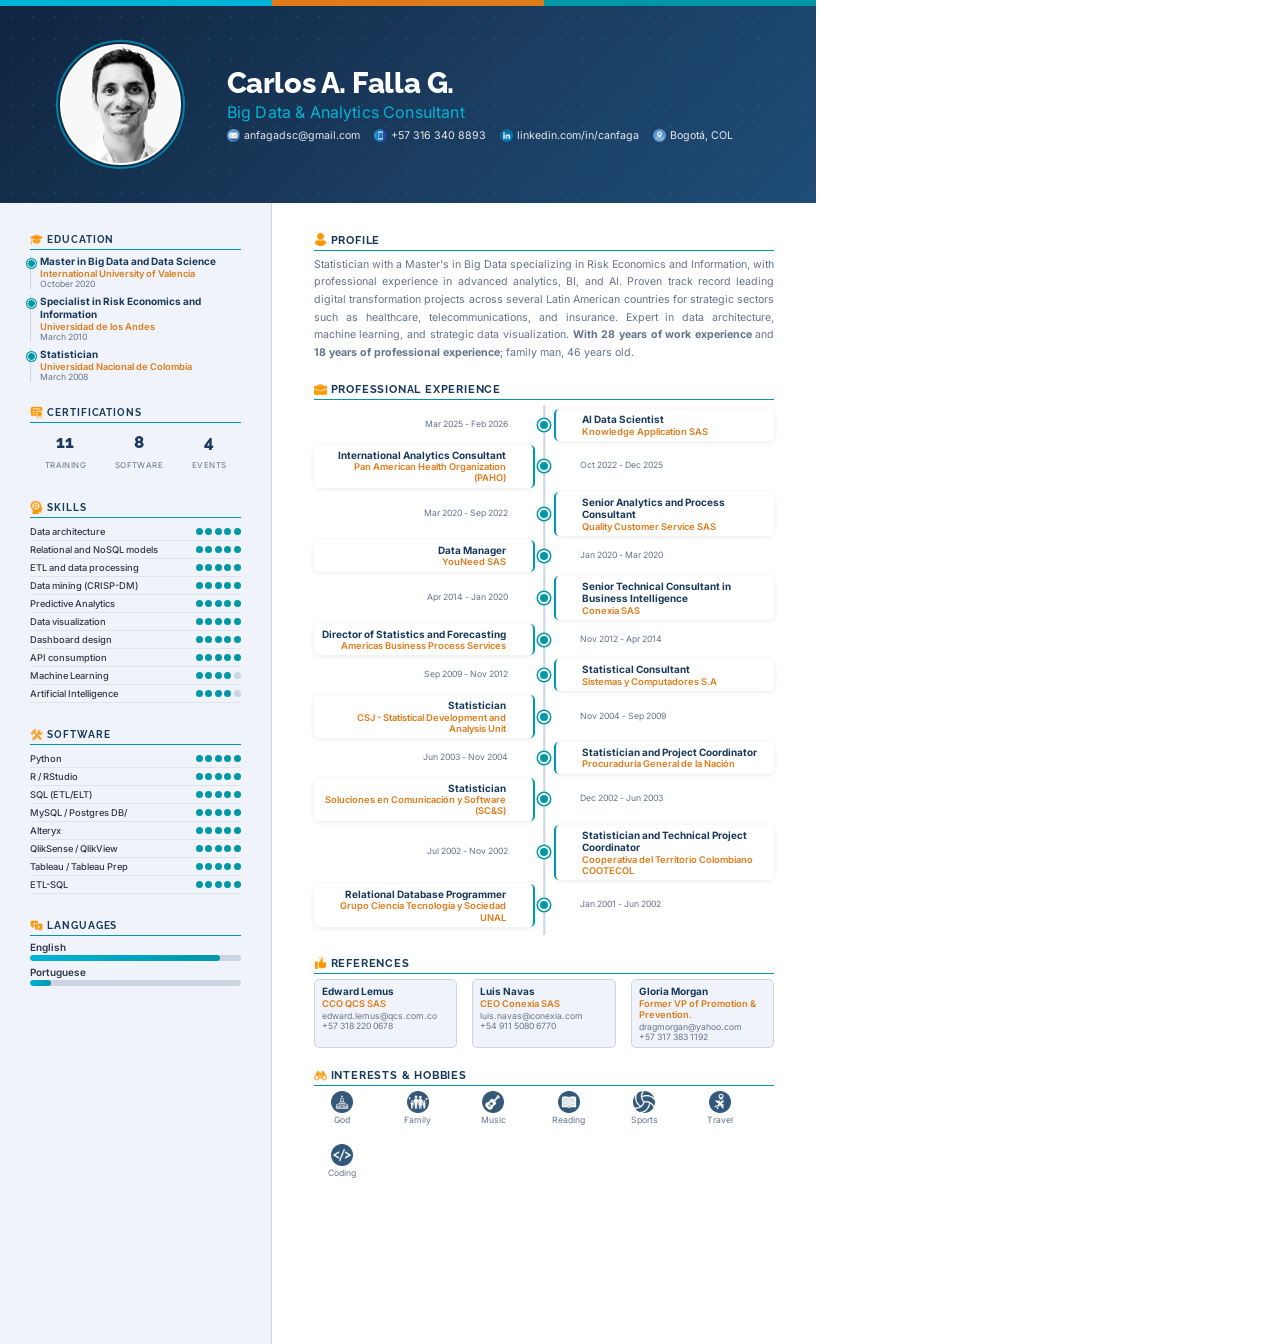
==== docs/cv-print-en.html @ ede38b85 "Modal de experiencia funcional" ====
<!DOCTYPE html>
<html lang="en">
<head>
<meta charset="UTF-8">
<link rel="preconnect" href="https://fonts.googleapis.com">
<link href="https://fonts.googleapis.com/css2?family=Raleway:wght@400;600;700;800&family=Inter:wght@400;500;600&display=swap" rel="stylesheet">
<style>

/* ============================================================
   VARIABLES
   ============================================================ */
:root {
  --navy:        #1A3A5C;
  --navy-dark:   #0F2440;
  --teal:        #0097A7;
  --teal-light:  #00B4D8;
  --amber:       #E07B1A;
  --text:        #2D3748;
  --muted:       #64748B;
  --border:      #CBD5E1;
  --sidebar-bg:  #F0F4FA;
  --white:       #FFFFFF;
}

* { box-sizing: border-box; margin: 0; padding: 0; }

@page { size: legal; margin: 0; }

body {
  font-family: 'Inter', 'Segoe UI', Tahoma, sans-serif;
  background: white;
  color: var(--text);
  -webkit-print-color-adjust: exact;
  print-color-adjust: exact;
}

/* ── PÁGINA: legal 8.5" × 14" ──────────────────────────────── */
.page {
  width: 8.5in;
  height: 14in;
  overflow: hidden;
  display: flex;
  flex-direction: column;
}

/* ── FRANJA DE COLORES ─────────────────────────────────────── */
.stripe { display: flex; height: 6px; width: 100%; flex-shrink: 0; }
.s1 { flex: 1; background: var(--teal-light); }
.s2 { flex: 1; background: var(--amber); }
.s3 { flex: 1; background: var(--teal); }

/* ── HEADER ────────────────────────────────────────────────── */
.hv-header {
  background: linear-gradient(135deg, var(--navy-dark) 0%, var(--navy) 50%, #1E4D78 100%);
  padding: 10mm 16mm;
  display: flex;
  align-items: center;
  gap: 12mm;
  flex-shrink: 0;
  position: relative;
  overflow: hidden;
  -webkit-print-color-adjust: exact;
  print-color-adjust: exact;
}

/* dot pattern */
.hv-header::before {
  content: "";
  position: absolute;
  inset: 0;
  background-image: radial-gradient(circle, rgba(0,180,216,0.15) 1px, transparent 1px);
  background-size: 22px 22px;
  pointer-events: none;
  -webkit-print-color-adjust: exact;
  print-color-adjust: exact;
}

.profile-photo {
  width: 32mm;
  height: 32mm;
  border-radius: 50%;
  object-fit: contain;
  object-position: center 30%;
  border: 2.5px solid rgba(255,255,255,0.95);
  outline: 2.5px solid rgba(0,180,216,0.6);
  outline-offset: 2px;
  background: #f8f8f8;
  flex-shrink: 0;
  position: relative;
  z-index: 1;
}

.header-info {
  position: relative;
  z-index: 1;
}

.header-name {
  font-family: 'Raleway', sans-serif;
  font-size: 22pt;
  font-weight: 800;
  color: white;
  letter-spacing: -0.015em;
  line-height: 1.1;
  margin-bottom: 3px;
}

.header-title {
  font-size: 12pt;
  color: var(--teal-light);
  font-weight: 400;
  margin-bottom: 7px;
  letter-spacing: 0.01em;
  -webkit-print-color-adjust: exact;
  print-color-adjust: exact;
}

.header-contacts {
  display: flex;
  gap: 14px;
  flex-wrap: wrap;
}

.hc-item {
  display: flex;
  align-items: center;
  gap: 4px;
  font-size: 8pt;
  color: rgba(255,255,255,0.88);
}

.hc-icon {
  width: 13px;
  height: 13px;
  object-fit: contain;
  vertical-align: middle;
}

/* ── BODY ───────────────────────────────────────────────────── */
.hv-body {
  display: flex;
  flex: 1;
  overflow: hidden;
}

/* ── SIDEBAR ────────────────────────────────────────────────── */
.sidebar {
  width: 72mm;
  background: var(--sidebar-bg);
  padding: 8mm 8mm;
  border-right: 1px solid var(--border);
  overflow: hidden;
  flex-shrink: 0;
  -webkit-print-color-adjust: exact;
  print-color-adjust: exact;
}

.sb-section { margin-bottom: 6.5mm; }

.sb-title {
  font-family: 'Raleway', sans-serif;
  font-size: 7.5pt;
  font-weight: 700;
  color: var(--navy);
  text-transform: uppercase;
  letter-spacing: 0.09em;
  border-bottom: 1.5px solid var(--teal);
  padding-bottom: 3px;
  margin-bottom: 5px;
  display: flex;
  align-items: center;
  gap: 4px;
  -webkit-print-color-adjust: exact;
  print-color-adjust: exact;
}

.sb-icon { width: 13px; height: 13px; object-fit: contain; vertical-align: middle; }

/* ·· Educación ·· */
.edu-item {
  margin-bottom: 6px;
  padding-left: 9px;
  border-left: 1.5px solid var(--border);
  position: relative;
}
.edu-item::before {
  content: "";
  position: absolute; left: -4.5px; top: 4px;
  width: 7px; height: 7px; border-radius: 50%;
  background: var(--teal); border: 1.5px solid var(--sidebar-bg);
  box-shadow: 0 0 0 1px var(--teal);
  -webkit-print-color-adjust: exact;
  print-color-adjust: exact;
}
.edu-titulo { font-size: 7.5pt; font-weight: 700; color: var(--navy); line-height: 1.3; }
.edu-inst   { font-size: 7pt;   color: var(--amber); font-weight: 600; -webkit-print-color-adjust: exact; print-color-adjust: exact; }
.edu-fecha  { font-size: 6.5pt; color: var(--muted); }

/* ·· Certificaciones stats ·· */
.cert-row { display: flex; justify-content: space-around; padding: 4px 0; }
.cert-item { text-align: center; }
.cert-num  {
  font-family: 'Raleway', sans-serif;
  font-size: 13pt; font-weight: 800; color: var(--navy);
  display: block;
  -webkit-print-color-adjust: exact; print-color-adjust: exact;
}
.cert-lbl  { font-size: 6pt; color: var(--muted); text-transform: uppercase; letter-spacing: 0.05em; }

/* ·· Skills / Software con dots ·· */
.skill-row {
  display: flex; justify-content: space-between; align-items: center;
  padding: 2px 0; border-bottom: 0.5px solid rgba(203,213,225,0.5);
}
.skill-name { font-size: 7pt; color: var(--text); font-weight: 500; line-height: 1.4; }
.dots { display: flex; gap: 2.5px; flex-shrink: 0; margin-left: 4px; }
.dot { width: 7px; height: 7px; border-radius: 50%; background: var(--teal); -webkit-print-color-adjust: exact; print-color-adjust: exact; }
.dot.empty { background: var(--border); -webkit-print-color-adjust: exact; print-color-adjust: exact; }

/* ·· Idiomas ·· */
.lang-item  { margin-bottom: 5px; }
.lang-name  { font-size: 7.5pt; font-weight: 600; color: var(--text); margin-bottom: 2px; }
.lang-bg    { height: 6px; background: var(--border); border-radius: 3px; overflow: hidden; -webkit-print-color-adjust: exact; print-color-adjust: exact; }
.lang-fill  {
  height: 100%; border-radius: 3px; display: block;
  background: linear-gradient(90deg, var(--teal-light), var(--teal));
  -webkit-print-color-adjust: exact; print-color-adjust: exact;
}

/* ── MAIN ───────────────────────────────────────────────────── */
.main {
  flex: 1;
  padding: 8mm 11mm;
  overflow: hidden;
  display: flex;
  flex-direction: column;
  gap: 0;
}

.main-section { margin-bottom: 5.5mm; }

.main-title {
  font-family: 'Raleway', sans-serif;
  font-size: 8.5pt;
  font-weight: 700;
  color: var(--navy);
  text-transform: uppercase;
  letter-spacing: 0.07em;
  border-bottom: 1.5px solid var(--teal);
  padding-bottom: 3px;
  margin-bottom: 5px;
  display: flex;
  align-items: center;
  gap: 4px;
  -webkit-print-color-adjust: exact;
  print-color-adjust: exact;
}

/* ·· Perfil ·· */
.profile-text {
  font-size: 8pt;
  color: var(--muted);
  line-height: 1.65;
  text-align: justify;
}

/* ·· Experiencia: zigzag timeline ·· */
.exp-timeline {
  position: relative;
  padding: 4px 0;
}

/* línea central vertical */
.exp-timeline::before {
  content: "";
  position: absolute;
  left: 50%;
  transform: translateX(-50%);
  width: 1.5px;
  height: 100%;
  background: var(--border);
  top: 0;
  -webkit-print-color-adjust: exact; print-color-adjust: exact;
}

.exp-item {
  position: relative;
  display: grid;
  grid-template-columns: 1fr 1fr;
  gap: 5mm;
  margin-bottom: 4px;
  align-items: center;
}

/* punto central */
.exp-item::before {
  content: "";
  position: absolute;
  left: 50%;
  top: 50%;
  transform: translate(-50%, -50%);
  width: 8px;
  height: 8px;
  border-radius: 50%;
  background: var(--teal);
  border: 2px solid white;
  box-shadow: 0 0 0 1.5px var(--teal);
  z-index: 2;
  -webkit-print-color-adjust: exact; print-color-adjust: exact;
}

/* impares: fecha izq, tarjeta der */
.exp-item:nth-child(odd) .exp-date    { text-align: right; padding-right: 7mm; }
.exp-item:nth-child(odd) .exp-content { text-align: left;  padding-left: 7mm; }

/* pares: tarjeta izq, fecha der */
.exp-item:nth-child(even) { direction: rtl; }
.exp-item:nth-child(even) .exp-date    { text-align: left;  padding-left: 7mm;  direction: ltr; }
.exp-item:nth-child(even) .exp-content { text-align: right; padding-right: 7mm; direction: ltr; }

.exp-date {
  font-size: 6.5pt;
  color: var(--muted);
  line-height: 1.35;
}

.exp-content {
  background: white;
  padding: 4px 7px;
  border-radius: 5px;
  box-shadow: 0 1px 5px rgba(26,58,92,0.1);
  border-left: 2px solid var(--teal);
  -webkit-print-color-adjust: exact; print-color-adjust: exact;
}
.exp-item:nth-child(even) .exp-content {
  border-left: none;
  border-right: 2px solid var(--teal);
}

.exp-role    { font-size: 7.5pt; font-weight: 700; color: var(--navy); line-height: 1.25; -webkit-print-color-adjust: exact; print-color-adjust: exact; }
.exp-company { font-size: 7pt;   color: var(--amber); font-weight: 600; line-height: 1.2;  -webkit-print-color-adjust: exact; print-color-adjust: exact; }

/* ·· Referencias ·· */
.ref-grid {
  display: grid;
  grid-template-columns: repeat(3, 1fr);
  gap: 4mm;
}
.ref-item {
  background: var(--sidebar-bg);
  padding: 5px 7px;
  border-radius: 5px;
  border: 0.5px solid var(--border);
  -webkit-print-color-adjust: exact; print-color-adjust: exact;
}
.ref-name    { font-size: 7.5pt; font-weight: 700; color: var(--navy); margin-bottom: 1px; }
.ref-role    { font-size: 7pt; color: var(--amber); font-weight: 600; margin-bottom: 2px; -webkit-print-color-adjust: exact; print-color-adjust: exact; }
.ref-contact { font-size: 6.5pt; color: var(--muted); }

/* ·· Intereses ·· */
.int-grid {
  display: flex;
  gap: 5mm;
  flex-wrap: wrap;
}
.int-item {
  display: flex;
  flex-direction: column;
  align-items: center;
  gap: 2px;
  min-width: 15mm;
}
.int-icon { width: 22px; height: 22px; object-fit: contain; }
.int-name { font-size: 6.5pt; color: var(--muted); text-align: center; }

</style>
</head>
<body>
<div class="page">

  <!-- ═══════════════ STRIPE ═══════════════ -->
  <div class="stripe">
    <div class="s1"></div>
    <div class="s2"></div>
    <div class="s3"></div>
  </div>

  <!-- ═══════════════ HEADER ══════════════ -->
  <header class="hv-header">
    <img src="../images/carlos-profile.jpg" alt="Foto" class="profile-photo">
    <div class="header-info">
      <div class="header-name">Carlos A. Falla G.</div>
      <div class="header-title">Big Data & Analytics Consultant</div>
      <div class="header-contacts">
        <span class="hc-item">
          <img src="../images/email.png"      class="hc-icon" alt="">
          anfagadsc@gmail.com
        </span>
        <span class="hc-item">
          <img src="../images/smartphone.png" class="hc-icon" alt="">
          +57 316 340 8893
        </span>
        <span class="hc-item">
          <img src="../images/linkedin.png"   class="hc-icon" alt="">
          linkedin.com/in/canfaga
        </span>
        <span class="hc-item">
          <img src="../images/location.png"   class="hc-icon" alt="">
          Bogotá, COL
        </span>
      </div>
    </div>
  </header>

  <!-- ═══════════════ BODY ════════════════ -->
  <div class="hv-body">

    <!-- ──────────── SIDEBAR ──────────── -->
    <aside class="sidebar">

      <!-- Educación -->
      <div class="sb-section">
        <div class="sb-title">
          <img src="../images/education.png" class="sb-icon" alt="">
          Education
        </div>
        
        <div class="edu-item">
          <div class="edu-titulo">Master in Big Data and Data Science</div>
          <div class="edu-inst">International University of Valencia</div>
          <div class="edu-fecha">October 2020</div>
        </div>
        
        <div class="edu-item">
          <div class="edu-titulo">Specialist in Risk Economics and Information</div>
          <div class="edu-inst">Universidad de los Andes</div>
          <div class="edu-fecha">March 2010</div>
        </div>
        
        <div class="edu-item">
          <div class="edu-titulo">Statistician</div>
          <div class="edu-inst">Universidad Nacional de Colombia</div>
          <div class="edu-fecha">March 2008</div>
        </div>
        
      </div>

      <!-- Certificaciones -->
      <div class="sb-section">
        <div class="sb-title">
          <img src="../images/certificate.png" class="sb-icon" alt="">
          Certifications
        </div>
        <div class="cert-row">
          <div class="cert-item">
            <span class="cert-num">11</span>
            <span class="cert-lbl">Training</span>
          </div>
          <div class="cert-item">
            <span class="cert-num">8</span>
            <span class="cert-lbl">Software</span>
          </div>
          <div class="cert-item">
            <span class="cert-num">4</span>
            <span class="cert-lbl">Events</span>
          </div>
        </div>
      </div>

      <!-- Skills -->
      <div class="sb-section">
        <div class="sb-title">
          <img src="../images/skills.png" class="sb-icon" alt="">
          Skills
        </div>
        
        <div class="skill-row">
          <span class="skill-name">Data architecture</span>
          <div class="dots">
            
            <div class="dot"></div>
            
            <div class="dot"></div>
            
            <div class="dot"></div>
            
            <div class="dot"></div>
            
            <div class="dot"></div>
            
          </div>
        </div>
        
        <div class="skill-row">
          <span class="skill-name">Relational and NoSQL models</span>
          <div class="dots">
            
            <div class="dot"></div>
            
            <div class="dot"></div>
            
            <div class="dot"></div>
            
            <div class="dot"></div>
            
            <div class="dot"></div>
            
          </div>
        </div>
        
        <div class="skill-row">
          <span class="skill-name">ETL and data processing</span>
          <div class="dots">
            
            <div class="dot"></div>
            
            <div class="dot"></div>
            
            <div class="dot"></div>
            
            <div class="dot"></div>
            
            <div class="dot"></div>
            
          </div>
        </div>
        
        <div class="skill-row">
          <span class="skill-name">Data mining (CRISP-DM)</span>
          <div class="dots">
            
            <div class="dot"></div>
            
            <div class="dot"></div>
            
            <div class="dot"></div>
            
            <div class="dot"></div>
            
            <div class="dot"></div>
            
          </div>
        </div>
        
        <div class="skill-row">
          <span class="skill-name">Predictive Analytics</span>
          <div class="dots">
            
            <div class="dot"></div>
            
            <div class="dot"></div>
            
            <div class="dot"></div>
            
            <div class="dot"></div>
            
            <div class="dot"></div>
            
          </div>
        </div>
        
        <div class="skill-row">
          <span class="skill-name">Data visualization</span>
          <div class="dots">
            
            <div class="dot"></div>
            
            <div class="dot"></div>
            
            <div class="dot"></div>
            
            <div class="dot"></div>
            
            <div class="dot"></div>
            
          </div>
        </div>
        
        <div class="skill-row">
          <span class="skill-name">Dashboard design</span>
          <div class="dots">
            
            <div class="dot"></div>
            
            <div class="dot"></div>
            
            <div class="dot"></div>
            
            <div class="dot"></div>
            
            <div class="dot"></div>
            
          </div>
        </div>
        
        <div class="skill-row">
          <span class="skill-name">API consumption</span>
          <div class="dots">
            
            <div class="dot"></div>
            
            <div class="dot"></div>
            
            <div class="dot"></div>
            
            <div class="dot"></div>
            
            <div class="dot"></div>
            
          </div>
        </div>
        
        <div class="skill-row">
          <span class="skill-name">Machine Learning</span>
          <div class="dots">
            
            <div class="dot"></div>
            
            <div class="dot"></div>
            
            <div class="dot"></div>
            
            <div class="dot"></div>
            
            <div class="dot empty"></div>
            
          </div>
        </div>
        
        <div class="skill-row">
          <span class="skill-name">Artificial Intelligence</span>
          <div class="dots">
            
            <div class="dot"></div>
            
            <div class="dot"></div>
            
            <div class="dot"></div>
            
            <div class="dot"></div>
            
            <div class="dot empty"></div>
            
          </div>
        </div>
        
      </div>

      <!-- Software (top 8) -->
      <div class="sb-section">
        <div class="sb-title">
          <img src="../images/tools.png" class="sb-icon" alt="">
          Software
        </div>
        
        <div class="skill-row">
          <span class="skill-name">Python</span>
          <div class="dots">
            
            <div class="dot"></div>
            
            <div class="dot"></div>
            
            <div class="dot"></div>
            
            <div class="dot"></div>
            
            <div class="dot"></div>
            
          </div>
        </div>
        
        <div class="skill-row">
          <span class="skill-name">R / RStudio</span>
          <div class="dots">
            
            <div class="dot"></div>
            
            <div class="dot"></div>
            
            <div class="dot"></div>
            
            <div class="dot"></div>
            
            <div class="dot"></div>
            
          </div>
        </div>
        
        <div class="skill-row">
          <span class="skill-name">SQL (ETL/ELT)</span>
          <div class="dots">
            
            <div class="dot"></div>
            
            <div class="dot"></div>
            
            <div class="dot"></div>
            
            <div class="dot"></div>
            
            <div class="dot"></div>
            
          </div>
        </div>
        
        <div class="skill-row">
          <span class="skill-name">MySQL / Postgres DB/</span>
          <div class="dots">
            
            <div class="dot"></div>
            
            <div class="dot"></div>
            
            <div class="dot"></div>
            
            <div class="dot"></div>
            
            <div class="dot"></div>
            
          </div>
        </div>
        
        <div class="skill-row">
          <span class="skill-name">Alteryx</span>
          <div class="dots">
            
            <div class="dot"></div>
            
            <div class="dot"></div>
            
            <div class="dot"></div>
            
            <div class="dot"></div>
            
            <div class="dot"></div>
            
          </div>
        </div>
        
        <div class="skill-row">
          <span class="skill-name">QlikSense / QlikView</span>
          <div class="dots">
            
            <div class="dot"></div>
            
            <div class="dot"></div>
            
            <div class="dot"></div>
            
            <div class="dot"></div>
            
            <div class="dot"></div>
            
          </div>
        </div>
        
        <div class="skill-row">
          <span class="skill-name">Tableau / Tableau Prep</span>
          <div class="dots">
            
            <div class="dot"></div>
            
            <div class="dot"></div>
            
            <div class="dot"></div>
            
            <div class="dot"></div>
            
            <div class="dot"></div>
            
          </div>
        </div>
        
        <div class="skill-row">
          <span class="skill-name">ETL-SQL</span>
          <div class="dots">
            
            <div class="dot"></div>
            
            <div class="dot"></div>
            
            <div class="dot"></div>
            
            <div class="dot"></div>
            
            <div class="dot"></div>
            
          </div>
        </div>
        
      </div>

      <!-- Idiomas -->
      <div class="sb-section">
        <div class="sb-title">
          <img src="../images/languages.png" class="sb-icon" alt="">
          Languages
        </div>
        
        <div class="lang-item">
          <div class="lang-name">English</div>
          <div class="lang-bg">
            <div class="lang-fill" style="width: 90%;"></div>
          </div>
        </div>
        
        <div class="lang-item">
          <div class="lang-name">Portuguese</div>
          <div class="lang-bg">
            <div class="lang-fill" style="width: 10%;"></div>
          </div>
        </div>
        
      </div>

    </aside>

    <!-- ──────────── MAIN ──────────── -->
    <main class="main">

      <!-- Perfil -->
      <div class="main-section">
        <div class="main-title">
          <img src="../images/profile.png" class="sb-icon" alt="">
          Profile
        </div>
        <div class="profile-text">
          Statistician with a Master's in Big Data specializing in Risk Economics and Information,
with professional experience in advanced analytics, BI, and AI. Proven track record leading
digital transformation projects across several Latin American countries for strategic sectors
such as healthcare, telecommunications, and insurance. Expert in data architecture, machine learning,
and strategic data visualization.

          <strong>With 28 years of work experience</strong>
          and
          <strong>18 years of professional experience</strong>;
          family man, 46 years old.
        </div>
      </div>

      <!-- Experiencia -->
      <div class="main-section">
        <div class="main-title">
          <img src="../images/experience.png" class="sb-icon" alt="">
          Professional Experience
        </div>
        <div class="exp-timeline">
          
          <div class="exp-item">
            <div class="exp-date">Mar 2025 - Feb 2026</div>
            <div class="exp-content">
              <div class="exp-role">AI Data Scientist</div>
              <div class="exp-company">Knowledge Application SAS</div>
            </div>
          </div>
          
          <div class="exp-item">
            <div class="exp-date">Oct 2022 - Dec 2025</div>
            <div class="exp-content">
              <div class="exp-role">International Analytics Consultant</div>
              <div class="exp-company">Pan American Health Organization (PAHO)</div>
            </div>
          </div>
          
          <div class="exp-item">
            <div class="exp-date">Mar 2020 - Sep 2022</div>
            <div class="exp-content">
              <div class="exp-role">Senior Analytics and Process Consultant</div>
              <div class="exp-company">Quality Customer Service SAS</div>
            </div>
          </div>
          
          <div class="exp-item">
            <div class="exp-date">Jan 2020 - Mar 2020</div>
            <div class="exp-content">
              <div class="exp-role">Data Manager</div>
              <div class="exp-company">YouNeed SAS</div>
            </div>
          </div>
          
          <div class="exp-item">
            <div class="exp-date">Apr 2014 - Jan 2020</div>
            <div class="exp-content">
              <div class="exp-role">Senior Technical Consultant in Business Intelligence</div>
              <div class="exp-company">Conexia SAS</div>
            </div>
          </div>
          
          <div class="exp-item">
            <div class="exp-date">Nov 2012 - Apr 2014</div>
            <div class="exp-content">
              <div class="exp-role">Director of Statistics and Forecasting</div>
              <div class="exp-company">Americas Business Process Services</div>
            </div>
          </div>
          
          <div class="exp-item">
            <div class="exp-date">Sep 2009 - Nov 2012</div>
            <div class="exp-content">
              <div class="exp-role">Statistical Consultant</div>
              <div class="exp-company">Sistemas y Computadores S.A</div>
            </div>
          </div>
          
          <div class="exp-item">
            <div class="exp-date">Nov 2004 - Sep 2009</div>
            <div class="exp-content">
              <div class="exp-role">Statistician</div>
              <div class="exp-company">CSJ - Statistical Development and Analysis Unit</div>
            </div>
          </div>
          
          <div class="exp-item">
            <div class="exp-date">Jun 2003 - Nov 2004</div>
            <div class="exp-content">
              <div class="exp-role">Statistician and Project Coordinator</div>
              <div class="exp-company">Procuraduría General de la Nación</div>
            </div>
          </div>
          
          <div class="exp-item">
            <div class="exp-date">Dec 2002 - Jun 2003</div>
            <div class="exp-content">
              <div class="exp-role">Statistician</div>
              <div class="exp-company">Soluciones en Comunicación y Software (SC&S)</div>
            </div>
          </div>
          
          <div class="exp-item">
            <div class="exp-date">Jul 2002 - Nov 2002</div>
            <div class="exp-content">
              <div class="exp-role">Statistician and Technical Project Coordinator</div>
              <div class="exp-company">Cooperativa del Territorio Colombiano COOTECOL</div>
            </div>
          </div>
          
          <div class="exp-item">
            <div class="exp-date">Jan 2001 - Jun 2002</div>
            <div class="exp-content">
              <div class="exp-role">Relational Database Programmer</div>
              <div class="exp-company">Grupo Ciencia Tecnologia y Sociedad UNAL</div>
            </div>
          </div>
          
        </div>
      </div>

      <!-- Referencias -->
      <div class="main-section">
        <div class="main-title">
          <img src="../images/like.png" class="sb-icon" alt="">
          References
        </div>
        <div class="ref-grid">
          
          <div class="ref-item">
            <div class="ref-name">Edward Lemus</div>
            <div class="ref-role">CCO QCS SAS</div>
            <div class="ref-contact">edward.lemus@qcs.com.co</div>
            <div class="ref-contact">+57 318 220 0678</div>
          </div>
          
          <div class="ref-item">
            <div class="ref-name">Luis Navas</div>
            <div class="ref-role">CEO Conexia SAS</div>
            <div class="ref-contact">luis.navas@conexia.com</div>
            <div class="ref-contact">+54 911 5080 6770</div>
          </div>
          
          <div class="ref-item">
            <div class="ref-name">Gloria Morgan</div>
            <div class="ref-role">Former VP of Promotion & Prevention.</div>
            <div class="ref-contact">dragmorgan@yahoo.com</div>
            <div class="ref-contact">+57 317 383 1192</div>
          </div>
          
        </div>
      </div>

      <!-- Intereses -->
      <div class="main-section">
        <div class="main-title">
          <img src="../images/interests.png" class="sb-icon" alt="">
          Interests & Hobbies
        </div>
        <div class="int-grid">
          
          <div class="int-item">
            
            <img src="../images/church.png" class="int-icon" alt="God">
            
            <span class="int-name">God</span>
          </div>
          
          <div class="int-item">
            
            <img src="../images/family.png" class="int-icon" alt="Family">
            
            <span class="int-name">Family</span>
          </div>
          
          <div class="int-item">
            
            <img src="../images/guitar.png" class="int-icon" alt="Music">
            
            <span class="int-name">Music</span>
          </div>
          
          <div class="int-item">
            
            <img src="../images/reading.png" class="int-icon" alt="Reading">
            
            <span class="int-name">Reading</span>
          </div>
          
          <div class="int-item">
            
            <img src="../images/ball.png" class="int-icon" alt="Sports">
            
            <span class="int-name">Sports</span>
          </div>
          
          <div class="int-item">
            
            <img src="../images/traveling.png" class="int-icon" alt="Travel">
            
            <span class="int-name">Travel</span>
          </div>
          
          <div class="int-item">
            
            <img src="../images/programming.png" class="int-icon" alt="Coding">
            
            <span class="int-name">Coding</span>
          </div>
          
        </div>
      </div>

    </main>
  </div><!-- /hv-body -->

</div><!-- /page -->
</body>
</html>
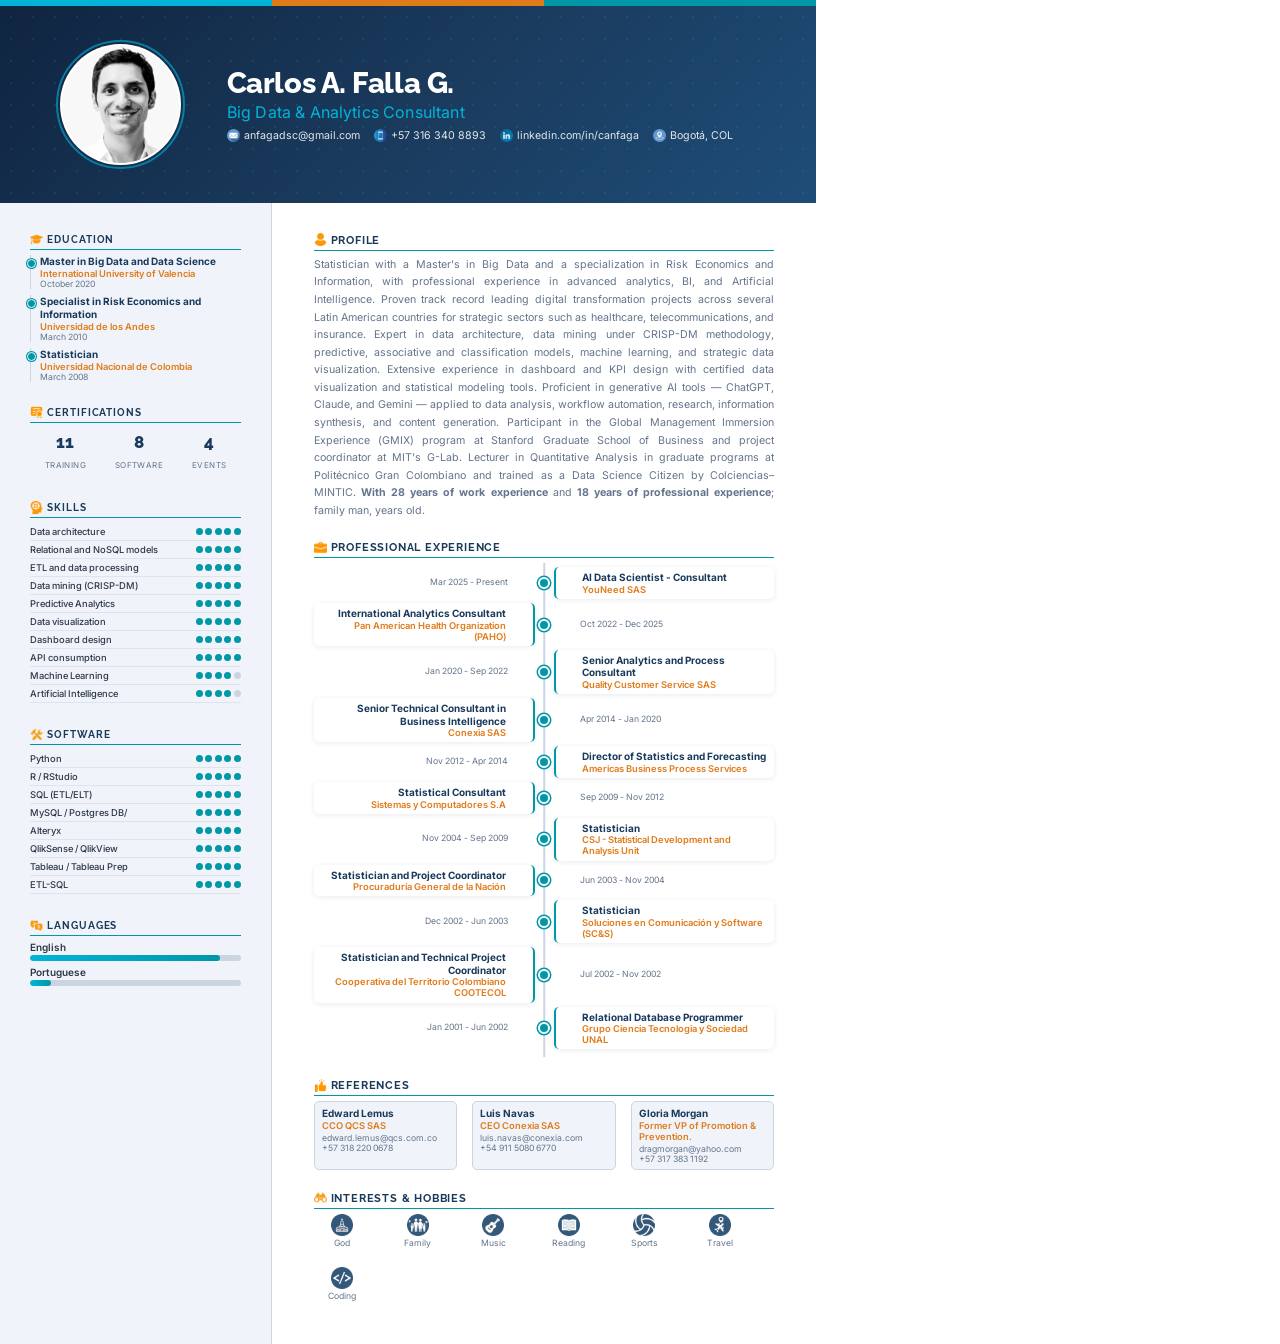
==== commit 9d0958d2: "Actualizacion Experiencia Laboral" ====
--- a/docs/cv-print-en.html
+++ b/docs/cv-print-en.html
@@ -826,16 +826,27 @@
           Profile
         </div>
         <div class="profile-text">
-          Statistician with a Master's in Big Data specializing in Risk Economics and Information,
-with professional experience in advanced analytics, BI, and AI. Proven track record leading
-digital transformation projects across several Latin American countries for strategic sectors
-such as healthcare, telecommunications, and insurance. Expert in data architecture, machine learning,
-and strategic data visualization.
+          Statistician with a Master's in Big Data and a specialization in Risk Economics and Information,
+with professional experience in advanced analytics, BI, and Artificial Intelligence. Proven track
+record leading digital transformation projects across several Latin American countries for strategic
+sectors such as healthcare, telecommunications, and insurance.
+
+Expert in data architecture, data mining under CRISP-DM methodology, predictive, associative and
+classification models, machine learning, and strategic data visualization. Extensive experience in
+dashboard and KPI design with certified data visualization and statistical modeling tools.
+
+Proficient in generative AI tools — ChatGPT, Claude, and Gemini — applied to data analysis,
+workflow automation, research, information synthesis, and content generation.
+
+Participant in the Global Management Immersion Experience (GMIX) program at Stanford Graduate
+School of Business and project coordinator at MIT's G-Lab. Lecturer in Quantitative Analysis in
+graduate programs at Politécnico Gran Colombiano and trained as a Data Science Citizen by
+Colciencias–MINTIC.
 
           <strong>With 28 years of work experience</strong>
           and
           <strong>18 years of professional experience</strong>;
-          family man, 46 years old.
+          family man,  years old.
         </div>
       </div>
 
@@ -848,10 +859,10 @@
         <div class="exp-timeline">
           
           <div class="exp-item">
-            <div class="exp-date">Mar 2025 - Feb 2026</div>
+            <div class="exp-date">Mar 2025 - Present</div>
             <div class="exp-content">
-              <div class="exp-role">AI Data Scientist</div>
-              <div class="exp-company">Knowledge Application SAS</div>
+              <div class="exp-role">AI Data Scientist - Consultant</div>
+              <div class="exp-company">YouNeed SAS</div>
             </div>
           </div>
           
@@ -864,18 +875,10 @@
           </div>
           
           <div class="exp-item">
-            <div class="exp-date">Mar 2020 - Sep 2022</div>
+            <div class="exp-date">Jan 2020 - Sep 2022</div>
             <div class="exp-content">
               <div class="exp-role">Senior Analytics and Process Consultant</div>
               <div class="exp-company">Quality Customer Service SAS</div>
-            </div>
-          </div>
-          
-          <div class="exp-item">
-            <div class="exp-date">Jan 2020 - Mar 2020</div>
-            <div class="exp-content">
-              <div class="exp-role">Data Manager</div>
-              <div class="exp-company">YouNeed SAS</div>
             </div>
           </div>
           
